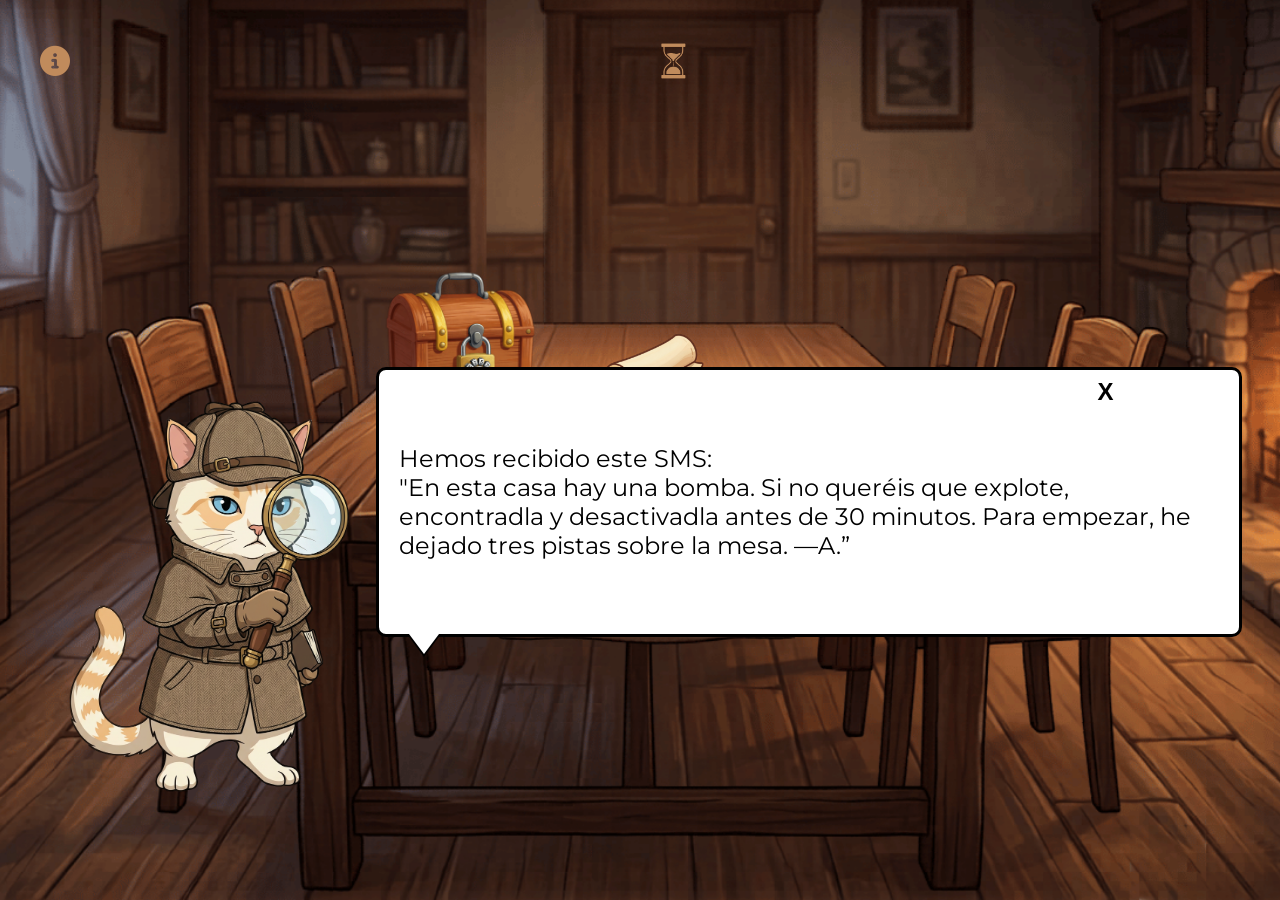
==== enigma1.html @ 7c1ccad3 "Pagina de inicio" ====
<!DOCTYPE html>
<html lang="en">
  <head>
    <meta charset="UTF-8" />
    <meta name="viewport" content="width=device-width, initial-scale=1.0" />
    <title>Caso001</title>
    <link href="style.css" rel="stylesheet" />
    <link
      rel="stylesheet"
      href="https://cdnjs.cloudflare.com/ajax/libs/font-awesome/6.5.0/css/all.min.css"
    />
    <link rel="preconnect" href="https://fonts.googleapis.com" />
    <link rel="preconnect" href="https://fonts.gstatic.com" crossorigin />
    <link
      href="https://fonts.googleapis.com/css2?family=Montserrat:ital,wght@0,100..900;1,100..900&"
      rel="stylesheet"
    />
  </head>
  <body>
    <div class="enigma1">
      <header class="infoTime">
        <div class="info">
          <button id="infobtn"><i class="fa-solid fa-circle-info"></i></button>
          <div id="infoBox">
            <div class="info-content">
              <button id="closeInfo">X</button>
              <h2>Cómo jugar</h2>
              <p>
                Resuelve los acertijos junto a Kiwi y Pelusa para completar la
                misión en 30 minutos.
              </p>
              <p>
                Haz clic en objetos, lee pistas y usa tu lógica para avanzar.
              </p>
            </div>
          </div>
        </div>
        <div class="time">
          <div class="timephoto"></div>
          <h4 id="timer"></h4>
        </div>
        <div class="blanck"></div>
      </header>

      <button class="chest"><img src="img/cofre (2).png" /></button>
      <button class="parchment parchment-1">
        <img src="img/pergamino-2.png" />
      </button>
      <button class="parchment parchment-2">
        <img src="img/pergamino-2.png" />
      </button>
      <div class="chat pelusa-pista">
        <button class="closepista">X</button>
        <img src="img/Pelusa.png" class="pelusa" />
        <div class="chat-left">
          Hemos recibido este SMS: <br />"En esta casa hay una bomba. Si no
          queréis que explote, encontradla y desactivadla antes de 30 minutos.
          Para empezar, he dejado tres pistas sobre la mesa. —A.”
        </div>
      </div>
    </div>

    <script src="main.js"></script>
  </body>
</html>
---- style.css ----
* {
  margin: 0;
  padding: 0;
}
body {
  font-family: "Montserrat", sans-serif;
  font-style: normal;
}
.containertitle {
  background-color: #5d4837;
  color: aliceblue;
  padding-top: 5%;
  display: flex;
  flex-direction: column;
  justify-content: center;
  align-items: center;
  font-size: xx-large;
}
.title {
  font-size: 50px;
}
.subtitle {
  margin-top: 3%;
}
.imgarchivos {
  width: 60%;
  height: 20vh;
  display: flex;
  gap: 25%;
  justify-content: center;
}
.imgportada {
  width: 100%;
  height: 65vh;
  margin-top: -15%;
}
.imghuellas {
  height: 100vh;
  margin-top: -5%;
}
.subheader {
  margin-top: 10%;
  width: 100%;
  height: 25vh;
  margin-bottom: 3%;
  font-size: xx-large;
  font-weight: bolder;
}
.subheadertitle {
  margin-left: 15%;
}
.containerjugar {
  background-color: #e3d5c5;
  height: 100vh;
}
.infoTime {
  padding-top: 2%;
  height: 70px;
  display: flex;
  justify-content: space-between;
  align-items: center;
}
.info {
  display: flex;
  align-items: center;
  gap: 20px;
  margin-left: 3%;
}
#infobtn {
  background-color: transparent;
  border: none;
}
.fa-circle-info {
  font-size: 30px;
  margin-left: 5%;
  color: #c08b5c;
}
.fa-circle-info:hover {
  color: #fbfbfb;
  cursor: pointer;
}
#infoBox {
  position: fixed;
  z-index: 1000;
  top: 3%;
  left: 10%;
  width: 70%;
  height: auto;
  padding: 3%;
  background: rgba(0, 0, 0, 0.733);
  backdrop-filter: blur(10px);
  display: none;
  flex-direction: column;
  justify-content: center;
  align-items: center;
  box-shadow: 0 4px 20px rgba(0, 0, 0, 0.479);
  border-radius: 12px;
  color: white;
}
#infoBox::after {
  content: "";
  position: absolute;
  top: 25px;
  left: -20px;
  width: 0;
  height: 0;
  border-top: 15px solid transparent;
  border-right: 20px solid rgba(0, 0, 0, 0.733);
  border-bottom: 15px solid transparent;
}

.info-content {
  flex-direction: column;
  justify-content: center;
  gap: 20px;
  padding: 25px;
  width: 80%;
  height: 70%;
  text-transform: uppercase;
  font-size: large;
}
.info-content h2 {
  margin-bottom: 5%;
}
#closeInfo {
  position: fixed;
  top: 8%;
  right: 5%;
  background-color: transparent;
  border: none;
  color: white;
  font-size: xx-large;
}
#closeInfo:hover {
  color: red;
  cursor: pointer;
}
.time {
  display: flex;
  width: 20%;
  height: 60%;
  justify-content: center;
  align-items: center;
  font-size: large;
}
.timephoto {
  background-image: url(img/reloj.png);
  background-repeat: no-repeat;
  background-size: contain;
  background-position: center;
  width: 15%;
  height: 100%;
}

.chat {
  margin: 3%;
  display: flex;
  height: 20vh;
}
.pelusa {
  height: 50vh;
}

.chat-left {
  width: 70%;
  background: #fff;
  padding: 20px;
  border-radius: 10px;
  position: relative;
  border: 3px solid #000;
  font-size: x-large;
  display: flex;
  align-items: center;
}

.chat-left::after {
  content: "";
  position: absolute;
  bottom: -20px;
  left: 30px;
  width: 0;
  height: 0;
  border-left: 15px solid transparent;
  border-right: 15px solid transparent;
  border-top: 20px solid #fff;
}

.chat-left::before {
  content: "";
  position: absolute;
  bottom: -23px;
  left: 28px;
  width: 0;
  height: 0;
  border-left: 17px solid transparent;
  border-right: 17px solid transparent;
  border-top: 23px solid #000;
}

.kiwi {
  height: 50vh;
}

.chat-right {
  background: #fff;
  padding: 20px;
  border-radius: 10px;
  position: relative;
  border: 3px solid #000;
  font-size: x-large;
  width: 60%;
  margin-left: 25%;
  display: flex;
  align-items: center;
}

.chat-right::after {
  content: "";
  position: absolute;
  bottom: -20px;
  right: 30px;
  width: 0;
  height: 0;
  border-left: 15px solid transparent;
  border-right: 15px solid transparent;
  border-top: 20px solid #fff;
}

.chat-right::before {
  content: "";
  position: absolute;
  bottom: -23px;
  right: 28px;
  width: 0;
  height: 0;
  border-left: 17px solid transparent;
  border-right: 17px solid transparent;
  border-top: 23px solid #000;
}
.play {
  width: 20%;
  height: 10%;
  border-radius: 30px;
  margin: 3% 0% 0% 10%;
}
.enigma1 {
  background-image: url(img/fondo-enigma1.png);
  background-repeat: no-repeat;
  background-size: cover;
  background-position: center;
  height: 100vh;
}
.chest {
  background-color: transparent;
  border: none;
}
.chest:hover {
  cursor: pointer;
}
.chest img {
  width: 12%;
  position: fixed;
  top: 30%;
  left: 30%;
}
.parchment {
  background-color: transparent;
  border: none;
}
.parchment img {
  width: 8%;
  position: fixed;
  top: 37%;
  left: 47%;
}
.parchment-2 img {
  top: 42%;
  left: 58%;
}
.parchment :hover {
  cursor: pointer;
}
.pelusa-pista {
  position: fixed;
  bottom: 25%;
  left: 0;
  height: 30vh;
}
.pelusa-pista img:hover {
  cursor: pointer;
}
.closepista {
  background-color: transparent;
  border: none;
  position: fixed;
  top: 42%;
  right: 13%;
  font-size: x-large;
  z-index: 1000;
  font-weight: bold;
}
.closepista:hover {
  color: red;
  cursor: pointer;
}
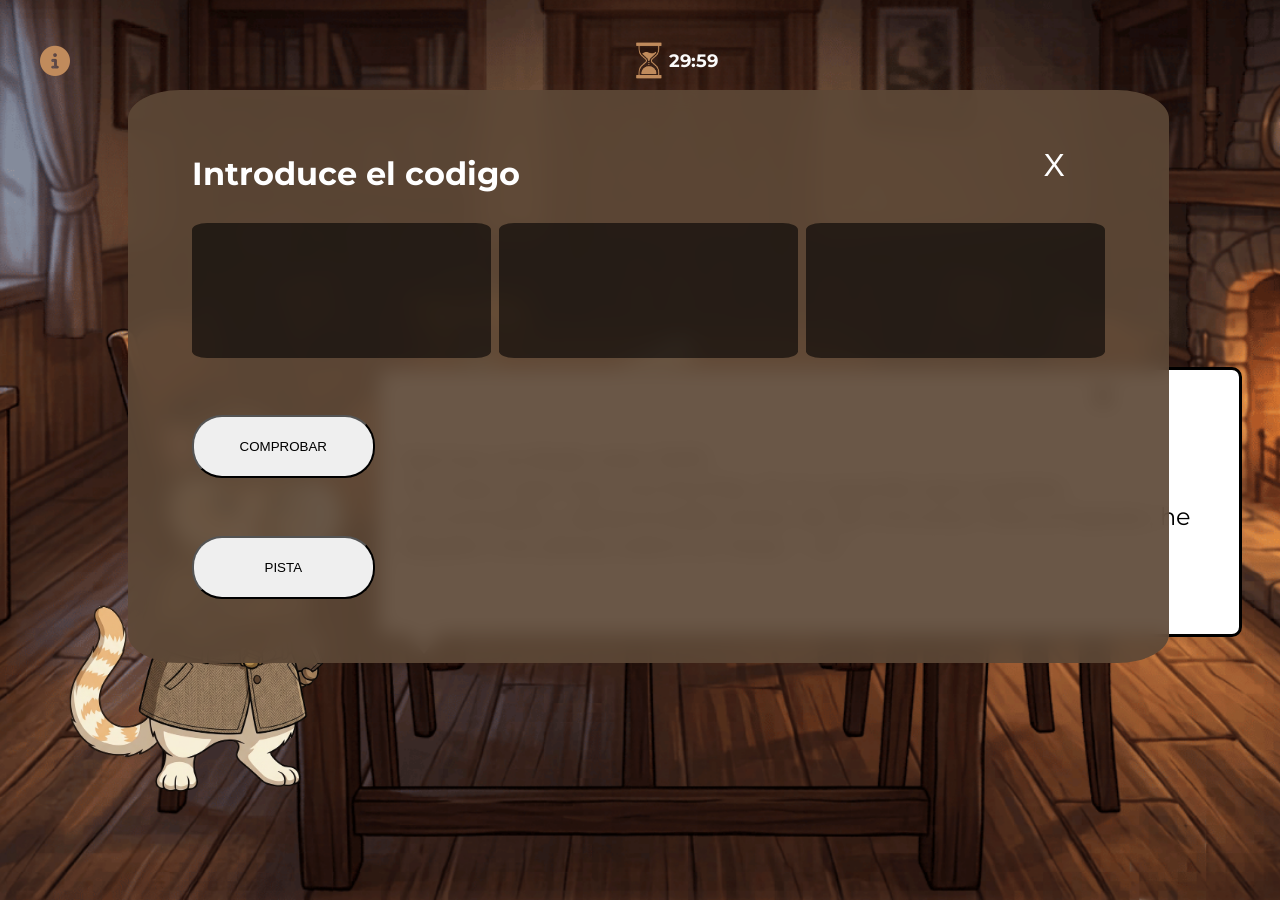
==== commit f6212fcc: "Cofre" ====
--- a/enigma1.html
+++ b/enigma1.html
@@ -23,7 +23,7 @@
           <button id="infobtn"><i class="fa-solid fa-circle-info"></i></button>
           <div id="infoBox">
             <div class="info-content">
-              <button id="closeInfo">X</button>
+              <button id="closeInfo" class="close">X</button>
               <h2>Cómo jugar</h2>
               <p>
                 Resuelve los acertijos junto a Kiwi y Pelusa para completar la
@@ -43,14 +43,27 @@
       </header>
 
       <button class="chest"><img src="img/cofre (2).png" /></button>
+      <div class="chestdiv">
+        <button class="close closechest">X</button>
+        <h4>Introduce el codigo</h4>
+        <div class="code">
+          <input type="nunber" class="n n1" />
+          <input type="nunber" class="n n1" />
+          <input type="nunber" class="n n1" />
+        </div>
+        <button class="send">COMPROBAR</button>
+        <button class="send">PISTA</button>
+      </div>
       <button class="parchment parchment-1">
         <img src="img/pergamino-2.png" />
       </button>
+      <div class="parchment1"><button class="closepista1 close">X</button></div>
       <button class="parchment parchment-2">
         <img src="img/pergamino-2.png" />
       </button>
+      <div class="parchment2"><button class="closepista2 close">X</button></div>
       <div class="chat pelusa-pista">
-        <button class="closepista">X</button>
+        <button class="close closepista">X</button>
         <img src="img/Pelusa.png" class="pelusa" />
         <div class="chat-left">
           Hemos recibido este SMS: <br />"En esta casa hay una bomba. Si no
--- a/style.css
+++ b/style.css
@@ -122,19 +122,22 @@
 .info-content h2 {
   margin-bottom: 5%;
 }
+.close {
+  background-color: transparent;
+  border: none;
+  color: white;
+  font-size: xx-large;
+}
+.close:hover {
+  color: red;
+  cursor: pointer;
+}
 #closeInfo {
   position: fixed;
   top: 8%;
   right: 5%;
-  background-color: transparent;
-  border: none;
-  color: white;
-  font-size: xx-large;
-}
-#closeInfo:hover {
-  color: red;
-  cursor: pointer;
-}
+}
+
 .time {
   display: flex;
   width: 20%;
@@ -142,6 +145,9 @@
   justify-content: center;
   align-items: center;
   font-size: large;
+}
+#timer {
+  color: #fbfbfb;
 }
 .timephoto {
   background-image: url(img/reloj.png);
@@ -243,6 +249,8 @@
   border-radius: 30px;
   margin: 3% 0% 0% 10%;
 }
+/* ENIGMA 1 */
+
 .enigma1 {
   background-image: url(img/fondo-enigma1.png);
   background-repeat: no-repeat;
@@ -263,6 +271,44 @@
   top: 30%;
   left: 30%;
 }
+.chestdiv {
+  position: fixed;
+  top: 10%;
+  left: 10%;
+  border-radius: 5%;
+  background-color: #5d4837ea;
+  backdrop-filter: blur(10px);
+  padding: 5%;
+  z-index: 1000;
+  display: flex;
+  flex-direction: column;
+  gap: 30px;
+  font-size: xx-large;
+  color: white;
+}
+.closechest {
+  position: fixed;
+  right: 10%;
+  top: 10%;
+}
+.code {
+  width: 100%;
+}
+.n {
+  height: 15vh;
+  border-radius: 5%;
+  font-size: x-large;
+  background-color: #00000095;
+  border: none;
+  color: white;
+  text-align: center;
+}
+.send {
+  width: 20%;
+  height: 7vh;
+  border-radius: 30px;
+  margin: 3% 0% 0% 0%;
+}
 .parchment {
   background-color: transparent;
   border: none;
@@ -280,6 +326,47 @@
 .parchment :hover {
   cursor: pointer;
 }
+.parchment1 {
+  display: none;
+  background-image: url(img/pista1-enigma1.png);
+  background-position: center;
+  background-size: contain;
+  background-repeat: no-repeat;
+  width: 100%;
+  height: 90vh;
+  top: 5%;
+  position: fixed;
+  z-index: 2000;
+}
+.closepista1 {
+  display: none;
+  position: fixed;
+  top: 20%;
+  right: 26%;
+  color: #000;
+  font-weight: bold;
+}
+.parchment2 {
+  display: none;
+  background-image: url(img/pista2-enigma1.png);
+  background-position: center;
+  background-size: contain;
+  background-repeat: no-repeat;
+  width: 100%;
+  height: 90vh;
+  top: 5%;
+  position: fixed;
+  z-index: 2000;
+}
+.closepista2 {
+  display: none;
+  position: fixed;
+  top: 20%;
+  right: 26%;
+  color: #000;
+  font-weight: bold;
+}
+
 .pelusa-pista {
   position: fixed;
   bottom: 25%;
@@ -290,12 +377,10 @@
   cursor: pointer;
 }
 .closepista {
-  background-color: transparent;
-  border: none;
+  color: #000;
   position: fixed;
   top: 42%;
   right: 13%;
-  font-size: x-large;
   z-index: 1000;
   font-weight: bold;
 }
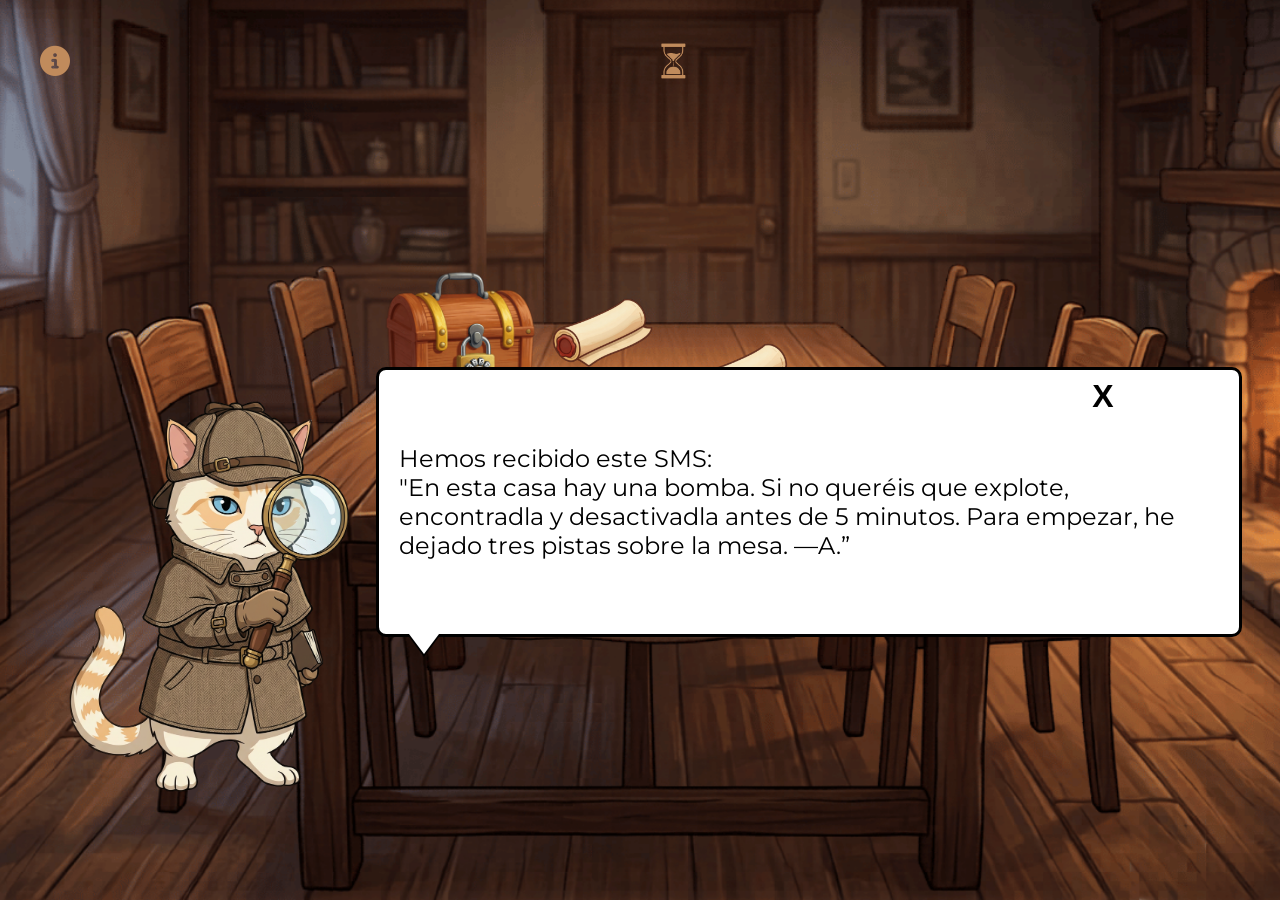
==== commit 62b7b2bb: "Hecho de un solo enigma" ====
--- a/enigma1.html
+++ b/enigma1.html
@@ -27,7 +27,7 @@
               <h2>Cómo jugar</h2>
               <p>
                 Resuelve los acertijos junto a Kiwi y Pelusa para completar la
-                misión en 30 minutos.
+                misión en 5 minutos.
               </p>
               <p>
                 Haz clic en objetos, lee pistas y usa tu lógica para avanzar.
@@ -48,11 +48,38 @@
         <h4>Introduce el codigo</h4>
         <div class="code">
           <input type="nunber" class="n n1" />
-          <input type="nunber" class="n n1" />
-          <input type="nunber" class="n n1" />
+          <input type="nunber" class="n n2" />
+          <input type="nunber" class="n n3" />
         </div>
         <button class="send">COMPROBAR</button>
-        <button class="send">PISTA</button>
+        <div class="clue1">
+          <button class="clue clue1btn">PISTA 1</button>
+          <p class="textclue1">
+            Los números entre paréntesis no son decorativos. Indican un lugar
+            preciso: primero la fila… luego la columna. Solo quien sepa leer
+            coordenadas podrá encontrar la letra correcta.
+          </p>
+        </div>
+        <div class="clue2">
+          <button class="clue clue2btn">PISTA 2</button>
+          <p class="textclue2">
+            No leas de izquierda a derecha. No leas de arriba a abajo. El orden
+            verdadero está escrito sobre cada bloque. Solo siguiendo ese orden,
+            el código tomará forma.
+          </p>
+        </div>
+        <div class="clue3">
+          <button class="clue clue3btn">PISTA 3</button>
+          <p class="textclue3">
+            No leas de izquierda a derecha. No leas de arriba a abajo. El orden
+            verdadero está escrito sobre cada bloque. Solo siguiendo ese orden,
+            el código tomará forma.
+          </p>
+        </div>
+        <div class="solution">
+          <button class="solutionbtn">SOLUCION</button>
+          <p class="textsolution">426</p>
+        </div>
       </div>
       <button class="parchment parchment-1">
         <img src="img/pergamino-2.png" />
@@ -67,7 +94,7 @@
         <img src="img/Pelusa.png" class="pelusa" />
         <div class="chat-left">
           Hemos recibido este SMS: <br />"En esta casa hay una bomba. Si no
-          queréis que explote, encontradla y desactivadla antes de 30 minutos.
+          queréis que explote, encontradla y desactivadla antes de 5 minutos.
           Para empezar, he dejado tres pistas sobre la mesa. —A.”
         </div>
       </div>
--- a/style.css
+++ b/style.css
@@ -271,21 +271,28 @@
   top: 30%;
   left: 30%;
 }
+
 .chestdiv {
   position: fixed;
-  top: 10%;
-  left: 10%;
+  top: 50%;
+  left: 50%;
+  transform: translate(-50%, -50%); /* centrado perfecto */
+  width: 80%;
+  max-height: 80vh; /* límite de altura */
+  overflow-y: auto; /* scroll interno */
   border-radius: 5%;
   background-color: #5d4837ea;
   backdrop-filter: blur(10px);
-  padding: 5%;
+  padding: 3%;
   z-index: 1000;
   display: flex;
   flex-direction: column;
   gap: 30px;
   font-size: xx-large;
   color: white;
-}
+  display: none;
+}
+
 .closechest {
   position: fixed;
   right: 10%;
@@ -303,7 +310,9 @@
   color: white;
   text-align: center;
 }
-.send {
+.send,
+.clue,
+.solutionbtn {
   width: 20%;
   height: 7vh;
   border-radius: 30px;
@@ -318,6 +327,7 @@
   position: fixed;
   top: 37%;
   left: 47%;
+  transform: translate(-50%, -50%);
 }
 .parchment-2 img {
   top: 42%;
@@ -334,9 +344,11 @@
   background-repeat: no-repeat;
   width: 100%;
   height: 90vh;
-  top: 5%;
+  /* top: 5%; */
   position: fixed;
   z-index: 2000;
+  top: 50%;
+  transform: translateY(-50%);
 }
 .closepista1 {
   display: none;
@@ -345,6 +357,7 @@
   right: 26%;
   color: #000;
   font-weight: bold;
+  transform: translate(-50%, -50%);
 }
 .parchment2 {
   display: none;
@@ -388,3 +401,91 @@
   color: red;
   cursor: pointer;
 }
+
+.send:hover,
+.play:hover,
+.clue:hover {
+  background-color: #5d4837;
+  color: white;
+  border: 5px white solid;
+  cursor: pointer;
+}
+
+.textclue1,
+.clue2btn,
+.textclue2,
+.clue3btn,
+.textclue3,
+.solutionbtn,
+.textsolution {
+  display: none;
+}
+.textclue1,
+.textclue2,
+.textclue3,
+.textsolution {
+  font-size: large;
+  text-transform: uppercase;
+  margin-top: 2%;
+}
+.solutionbtn {
+  background-color: red;
+}
+.solutionbtn:hover {
+  border: 5px white solid;
+  cursor: pointer;
+}
+
+.explosion-screen {
+  position: fixed;
+  top: 0;
+  left: 0;
+  width: 100%;
+  height: 100vh;
+  background-color: #000;
+  background-image: url("img/explosiongif.gif");
+  background-size: cover;
+  background-position: center;
+
+  display: flex;
+  justify-content: center;
+  align-items: center;
+  flex-direction: column;
+
+  z-index: 5000;
+  color: white;
+  text-shadow: 3px 3px 10px black;
+}
+
+.final-screen {
+  position: fixed;
+  top: 0;
+  left: 0;
+  width: 100%;
+  height: 100vh;
+  background-color: #000;
+  background-image: url("img/fondoganador.png");
+  background-size: cover;
+  background-position: center;
+
+  display: flex;
+  justify-content: center;
+  align-items: center;
+  flex-direction: column;
+
+  z-index: 5000;
+  color: white;
+  text-shadow: 3px 3px 10px black;
+}
+.final-content {
+  background-color: #00000094;
+  padding: 3%;
+  border-radius: 10px;
+  height: 20%;
+  display: flex;
+  flex-direction: column;
+  justify-content: center;
+  align-items: center;
+  position: fixed;
+  right: 3%;
+}
